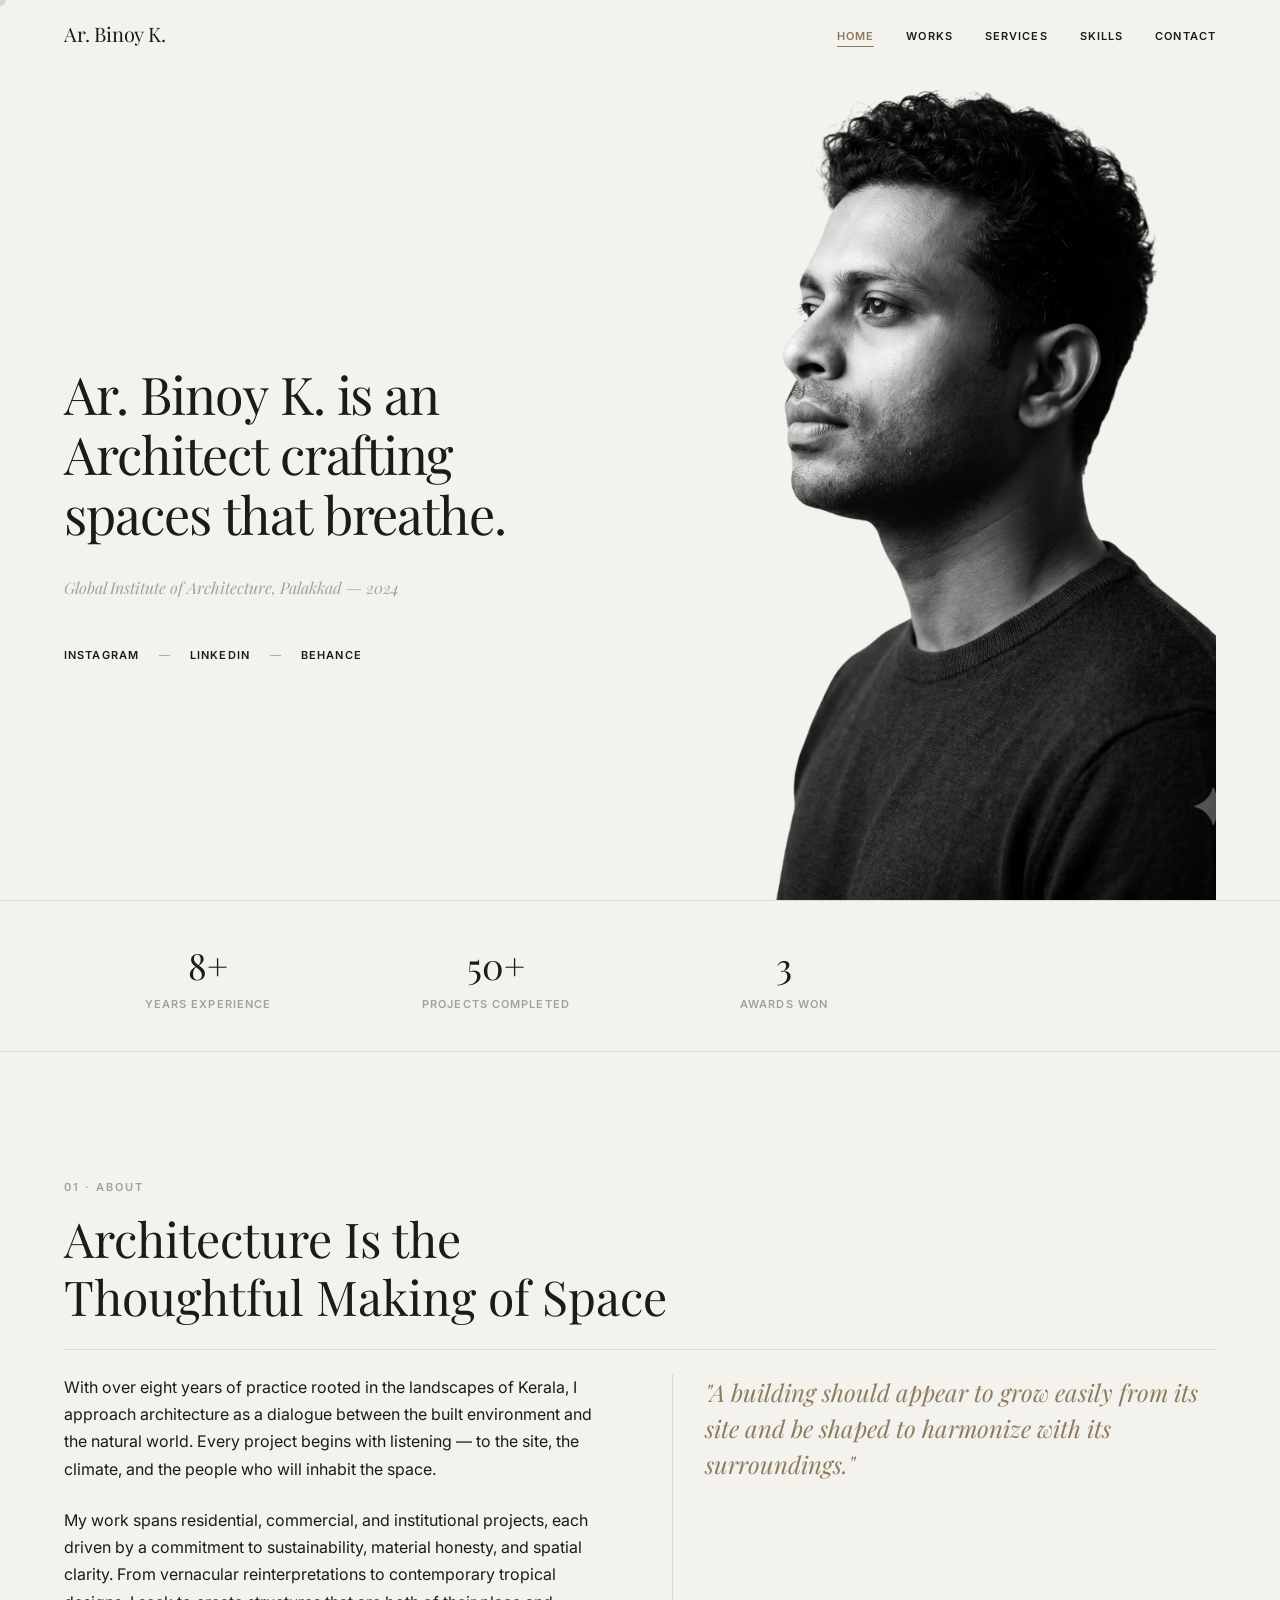
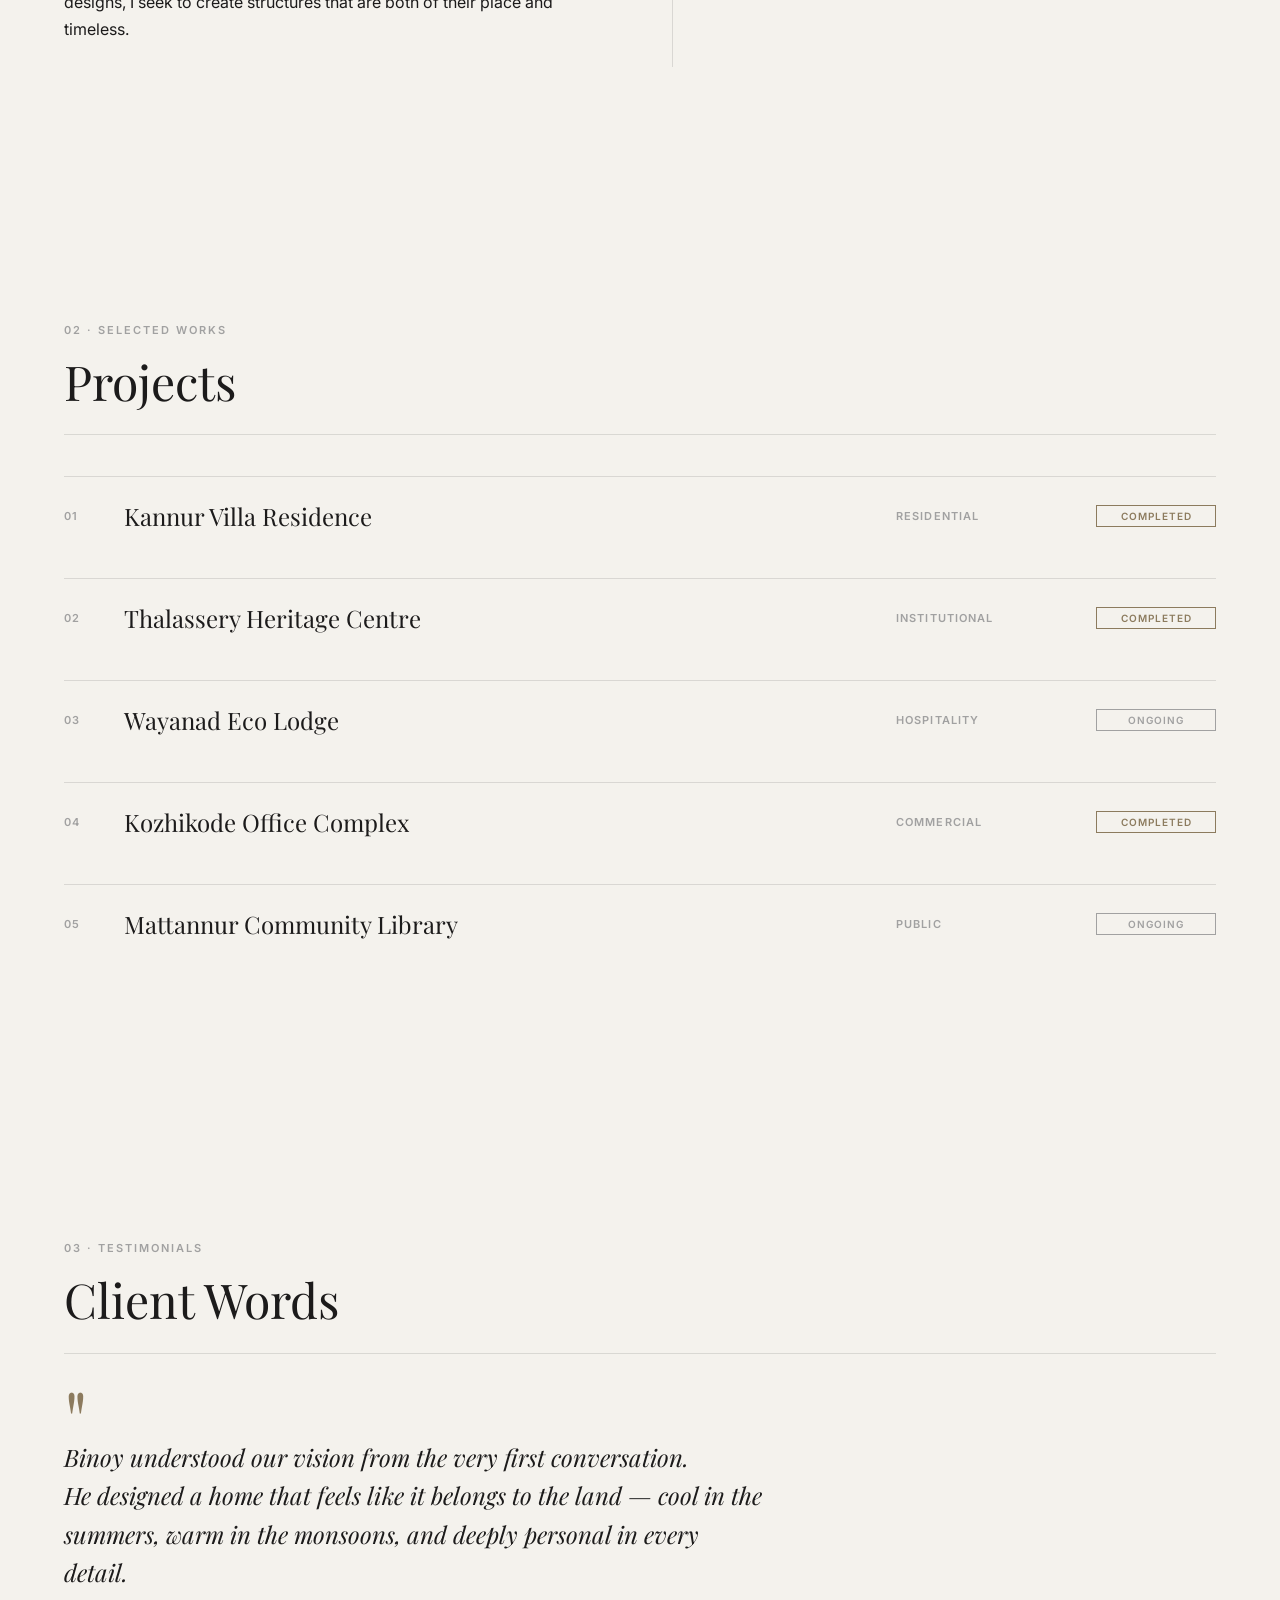
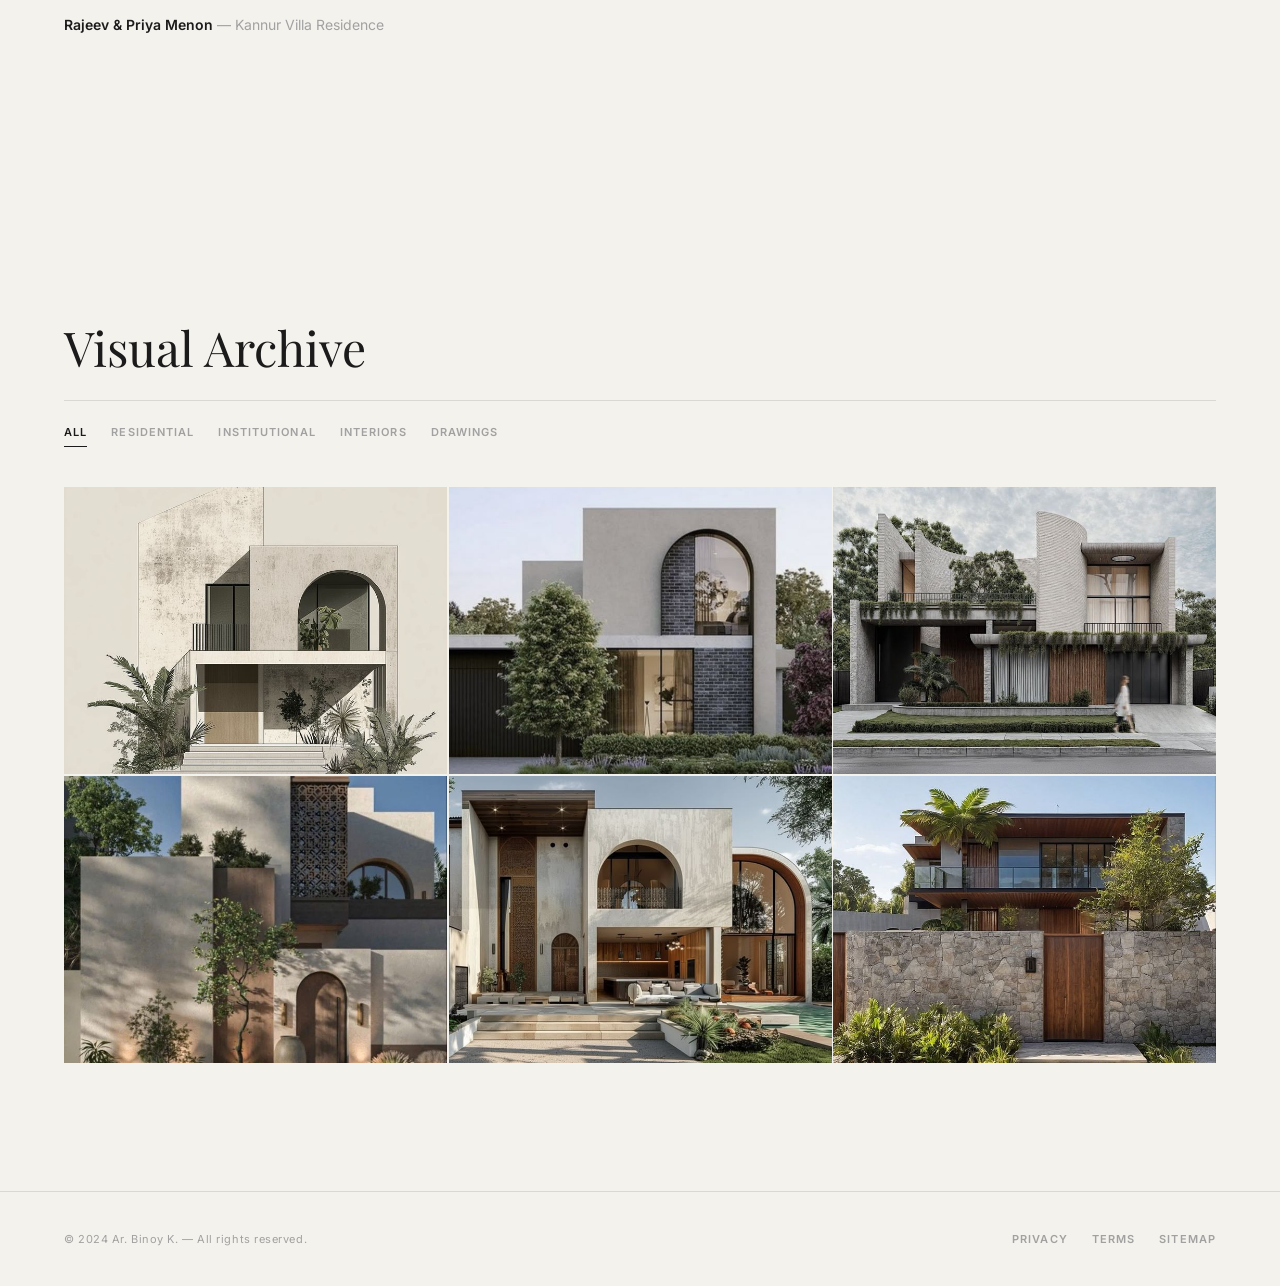
==== Binoy/index.html @ 51bcf93b "Add files via upload" ====
<!DOCTYPE html>
<html lang="en">
<head>
    <meta charset="UTF-8">
    <meta name="viewport" content="width=device-width, initial-scale=1.0">
    <title>Ar. Binoy K.</title>
    <link rel="preconnect" href="https://fonts.googleapis.com">
    <link rel="preconnect" href="https://fonts.gstatic.com" crossorigin>
    <link href="https://fonts.googleapis.com/css2?family=Inter:wght@400;600&family=Playfair+Display:ital,wght@0,400;1,400&display=swap" rel="stylesheet">
    <link rel="stylesheet" href="animations.css">
    <style>
        :root {
            --color-bg: #f4f2ed;
            --color-text: #1c1b1b;
            --color-accent: #8c7b5e;
            --color-muted: #a1a1a1;
            --color-line: rgba(28, 27, 27, 0.12);
            --color-dark: #1c1c1a;
            --font-serif: 'Playfair Display', Georgia, serif;
            --font-sans: 'Inter', -apple-system, sans-serif;
        }

        * { margin: 0; padding: 0; box-sizing: border-box; }

        body {
            background-color: var(--color-bg);
            color: var(--color-text);
            font-family: var(--font-sans);
            overflow-x: hidden;
            -webkit-font-smoothing: antialiased;
        }

        .navbar {
            position: fixed; top: 0; left: 0; width: 100%; z-index: 1000;
            padding: 20px 4rem; display: flex; justify-content: space-between; align-items: center;
            transition: background-color 0.3s ease, border-color 0.3s ease;
            border-bottom: 1px solid transparent;
        }
        .navbar.scrolled {
            background-color: rgba(244, 242, 237, 0.92);
            backdrop-filter: blur(12px); -webkit-backdrop-filter: blur(12px);
            border-bottom-color: var(--color-line);
        }
        .nav-logo { font-family: var(--font-serif); font-size: 20px; color: var(--color-text); text-decoration: none; letter-spacing: -0.01em; }
        .nav-links { display: flex; gap: 32px; list-style: none; }
        .nav-links a { font-family: var(--font-sans); font-size: 11px; font-weight: 600; letter-spacing: 0.1em; text-transform: uppercase; color: var(--color-text); text-decoration: none; position: relative; padding-bottom: 4px; }
        .nav-links a::after { content: ''; position: absolute; bottom: 0; left: 0; width: 100%; height: 1px; background-color: var(--color-text); transform: scaleX(0); transform-origin: left; transition: transform 0.25s ease; }
        .nav-links a:hover::after, .nav-links a.active::after { transform: scaleX(1); }
        .nav-links a.active { color: var(--color-accent); }
        .nav-links a.active::after { background-color: var(--color-accent); }

        .hero { min-height: 100vh; padding: 0 4rem; display: grid; grid-template-columns: 1fr 1fr; align-items: center; gap: 4rem; }
        .hero-content { padding-top: 80px; }
        .hero-label { font-family: var(--font-sans); font-size: 11px; font-weight: 600; letter-spacing: 0.15em; text-transform: uppercase; color: var(--color-muted); margin-bottom: 32px; }
        .hero-heading { font-family: var(--font-serif); font-size: 52px; font-weight: 400; line-height: 1.15; letter-spacing: -0.02em; color: var(--color-text); margin-bottom: 32px; }
        .hero-education { font-family: var(--font-serif); font-size: 16px; font-style: italic; color: var(--color-muted); margin-bottom: 48px; line-height: 1.6; }
        .hero-social { display: flex; align-items: center; gap: 0; }
        .hero-social a { font-family: var(--font-sans); font-size: 11px; font-weight: 600; letter-spacing: 0.1em; text-transform: uppercase; color: var(--color-text); text-decoration: none; transition: color 0.25s ease; }
        .hero-social a:hover { color: var(--color-accent); }
        .hero-social-separator { font-family: var(--font-sans); font-size: 11px; color: var(--color-muted); margin: 0 20px; user-select: none; }
        .hero-image-wrapper { position: relative; height: 100vh; overflow: hidden; align-self: stretch; }
        .hero-image-wrapper img { width: 100%; height: 100%; object-fit: cover; object-position: top center; display: block; }

        .stats-bar { display: grid; grid-template-columns: repeat(4, 1fr); padding: 40px 4rem; border-top: 1px solid var(--color-line); border-bottom: 1px solid var(--color-line); }
        .stat-item { text-align: center; }
        .stat-number { font-family: var(--font-serif); font-size: 36px; color: var(--color-text); margin-bottom: 8px; }
        .stat-label { font-family: var(--font-sans); font-size: 11px; font-weight: 600; letter-spacing: 0.1em; text-transform: uppercase; color: var(--color-muted); }

        .section { padding: 8rem 4rem; }
        .section-label { font-family: var(--font-sans); font-size: 11px; font-weight: 600; letter-spacing: 0.1em; text-transform: uppercase; color: var(--color-muted); margin-bottom: 16px; }
        .section-heading { font-family: var(--font-serif); font-size: 48px; font-weight: 400; line-height: 1.2; color: var(--color-text); margin-bottom: 24px; }
        .section-line { width: 100%; height: 1px; background-color: var(--color-line); margin: 24px 0; }

        .about-grid { display: grid; grid-template-columns: 1fr 1fr; gap: 4rem; }
        .about-text { font-family: var(--font-sans); font-size: 16px; line-height: 1.7; color: var(--color-text); }
        .about-text p { margin-bottom: 24px; }
        .about-philosophy { padding-left: 2rem; border-left: 1px solid var(--color-line); }
        .about-quote { font-family: var(--font-serif); font-size: 24px; font-style: italic; line-height: 1.5; color: var(--color-accent); }

        .works-list { margin-top: 40px; }
        .work-row { display: grid; grid-template-columns: 60px 1fr 200px 120px; align-items: center; padding: 24px 0; border-top: 1px solid var(--color-line); cursor: pointer; position: relative; transition: color 0.3s ease; text-decoration: none; color: var(--color-text); }
        .work-row::before { content: ''; position: absolute; top: 0; left: -4rem; right: -4rem; bottom: 0; background-color: var(--color-dark); transform: scaleX(0); transform-origin: left; transition: transform 0.3s ease; z-index: -1; }
        .work-row:hover::before { transform: scaleX(1); }
        .work-row:hover { color: var(--color-bg); }
        .work-number { font-family: var(--font-sans); font-size: 11px; font-weight: 600; letter-spacing: 0.1em; color: var(--color-muted); transition: transform 0.25s ease, color 0.3s ease; }
        .work-row:hover .work-number { transform: translateX(-8px); color: var(--color-bg); }
        .work-title { font-family: var(--font-serif); font-size: 24px; font-weight: 400; transition: color 0.3s ease; }
        .work-row:hover .work-title { color: var(--color-bg); }
        .work-category { font-family: var(--font-sans); font-size: 11px; font-weight: 600; letter-spacing: 0.1em; text-transform: uppercase; color: var(--color-muted); transition: color 0.3s ease; }
        .work-row:hover .work-category { color: rgba(244, 242, 237, 0.6); }
        .work-status { font-family: var(--font-sans); font-size: 10px; font-weight: 600; letter-spacing: 0.1em; text-transform: uppercase; padding: 4px 12px; border: 1px solid; text-align: center; }
        .work-status.completed { color: var(--color-accent); border-color: var(--color-accent); }
        .work-status.ongoing { color: var(--color-muted); border-color: var(--color-muted); }
        .work-arrow { opacity: 0; transform: translateX(-10px); transition: opacity 0.25s ease, transform 0.25s ease; margin-left: 12px; font-size: 18px; }
        .work-row:hover .work-arrow { opacity: 1; transform: translateX(0); color: var(--color-bg); }

        .testimonial-block { max-width: 700px; }
        .testimonial-quote-mark { font-family: var(--font-serif); font-size: 80px; line-height: 1; color: var(--color-accent); margin-bottom: -20px; }
        .testimonial-text { font-family: var(--font-serif); font-size: 24px; font-style: italic; line-height: 1.6; color: var(--color-text); margin-bottom: 24px; }
        .testimonial-author { font-family: var(--font-sans); font-size: 14px; color: var(--color-muted); }
        .testimonial-author strong { color: var(--color-text); font-weight: 600; }

        .gallery-filters { display: flex; gap: 24px; margin-bottom: 40px; }
        .gallery-filter-btn { font-family: var(--font-sans); font-size: 11px; font-weight: 600; letter-spacing: 0.1em; text-transform: uppercase; color: var(--color-muted); background: none; border: none; cursor: pointer; padding-bottom: 8px; position: relative; transition: color 0.2s ease; }
        .gallery-filter-btn.active { color: var(--color-text); }
        .gallery-filter-btn::after { content: ''; position: absolute; bottom: 0; left: 0; width: 100%; height: 1px; background-color: var(--color-text); transform: scaleX(0); transform-origin: left; transition: transform 0.2s ease; }
        .gallery-filter-btn.active::after { transform: scaleX(1); }
        .gallery-grid { display: grid; grid-template-columns: repeat(3, 1fr); gap: 2px; }
        .gallery-item { position: relative; aspect-ratio: 4/3; overflow: hidden; cursor: pointer; }
        .gallery-item img { width: 100%; height: 100%; object-fit: cover; display: block; }
        .gallery-overlay { position: absolute; top: 0; left: 0; right: 0; bottom: 0; background: rgba(28, 28, 26, 0.6); display: flex; flex-direction: column; justify-content: flex-end; padding: 24px; opacity: 0; transition: opacity 0.25s ease; }
        .gallery-item:hover .gallery-overlay { opacity: 1; }
        .gallery-item-title { font-family: var(--font-serif); font-size: 18px; color: var(--color-bg); transform: translateY(10px); transition: transform 0.3s ease; }
        .gallery-item:hover .gallery-item-title { transform: translateY(0); }
        .gallery-item-label { font-family: var(--font-sans); font-size: 10px; font-weight: 600; letter-spacing: 0.1em; text-transform: uppercase; color: rgba(244, 242, 237, 0.6); margin-top: 4px; }

        .footer { padding: 40px 4rem; border-top: 1px solid var(--color-line); display: flex; justify-content: space-between; align-items: center; }
        .footer-text { font-family: var(--font-sans); font-size: 11px; color: var(--color-muted); letter-spacing: 0.05em; }
        .footer-links { display: flex; gap: 24px; }
        .footer-links a { font-family: var(--font-sans); font-size: 11px; font-weight: 600; letter-spacing: 0.1em; text-transform: uppercase; color: var(--color-muted); text-decoration: none; transition: color 0.2s ease; }
        .footer-links a:hover { color: var(--color-text); }

        @media (max-width: 768px) {
            .hero { grid-template-columns: 1fr; padding: 0 1.5rem; min-height: auto; padding-top: 120px; }
            .hero-heading { font-size: 42px; }
            .hero-image-wrapper { height: 50vh; }
            .stats-bar { grid-template-columns: repeat(2, 1fr); padding: 24px 1.5rem; gap: 24px; }
            .section { padding: 4rem 1.5rem; }
            .section-heading { font-size: 32px; }
            .about-grid { grid-template-columns: 1fr; }
            .work-row { grid-template-columns: 40px 1fr 100px; }
            .work-category { display: none; }
            .gallery-grid { grid-template-columns: 1fr 1fr; }
            .navbar { padding: 16px 1.5rem; }
            .footer { flex-direction: column; gap: 16px; padding: 24px 1.5rem; }
        }
    </style>
</head>
<body>
    <nav class="navbar" id="navbar" data-anim="navbar-enter">
        <a href="index.html" class="nav-logo">Ar. Binoy K.</a>
        <ul class="nav-links">
            <li><a href="index.html" class="active">Home</a></li>
            <li><a href="project.html">Works</a></li>
            <li><a href="services.html">Services</a></li>
            <li><a href="skills.html">Skills</a></li>
            <li><a href="contact.html">Contact</a></li>
        </ul>
    </nav>

    <section class="hero" id="hero">
        <div class="hero-content">
            <p class="hero-label" data-anim="hero-subtext">Architect · Palakkad, Kerala</p>
            <h1 class="hero-heading" data-anim="hero-words">Ar. Binoy K. is an Architect crafting spaces that breathe.</h1>
            <p class="hero-education" data-anim="hero-education">Global Institute of Architecture, Palakkad — 2024</p>
            <div class="hero-social">
                <a href="#" data-anim="hero-social">Instagram</a>
                <span class="hero-social-separator">—</span>
                <a href="#" data-anim="hero-social">LinkedIn</a>
                <span class="hero-social-separator">—</span>
                <a href="#" data-anim="hero-social">Behance</a>
            </div>
        </div>
        <div class="hero-image-wrapper" data-anim="portrait-reveal">
            <img src="images/Ar. Binoy K. Portrait.png" alt="Ar. Binoy K. Portrait" />
        </div>
    </section>

    <div class="stats-bar">
        <div class="stat-item" data-anim="stat-reveal">
            <div class="stat-number">8+</div>
            <div class="stat-label">Years Experience</div>
        </div>
        <div class="stat-item" data-anim="stat-reveal">
            <div class="stat-number">50+</div>
            <div class="stat-label">Projects Completed</div>
        </div>
        <div class="stat-item" data-anim="stat-reveal">
            <div class="stat-number">3</div>
            <div class="stat-label">Awards Won</div>
        </div>
        <div class="stat-item" data-anim="stat-reveal">
            <div class="stat-number">35+</div>
            <div class="stat-label">Happy Clients</div>
        </div>
    </div>

    <section class="section" id="about">
        <p class="section-label" data-anim="label-draft">01 · About</p>
        <h2 class="section-heading" data-anim="heading-reveal">Architecture Is the<br>Thoughtful Making of Space</h2>
        <div class="section-line" data-anim="line-draw"></div>
        <div class="about-grid">
            <div class="about-text">
                <p data-anim="body-reveal">With over eight years of practice rooted in the landscapes of Kerala, I approach architecture as a dialogue between the built environment and the natural world. Every project begins with listening — to the site, the climate, and the people who will inhabit the space.</p>
                <p data-anim="body-reveal">My work spans residential, commercial, and institutional projects, each driven by a commitment to sustainability, material honesty, and spatial clarity. From vernacular reinterpretations to contemporary tropical designs, I seek to create structures that are both of their place and timeless.</p>
            </div>
            <div class="about-philosophy" data-anim="fade-up">
                <p class="about-quote">"A building should appear to grow easily from its site and be shaped to harmonize with its surroundings."</p>
            </div>
        </div>
    </section>

    <section class="section" id="works">
        <p class="section-label" data-anim="label-draft">02 · Selected Works</p>
        <h2 class="section-heading" data-anim="heading-reveal">Projects</h2>
        <div class="section-line" data-anim="line-draw"></div>
        <div class="works-list">
            <a href="project.html" class="work-row" data-anim="work-row-reveal">
                <span class="work-number">01</span>
                <span class="work-title">Kannur Villa Residence</span>
                <span class="work-category">Residential</span>
                <span class="work-status completed">Completed</span>
                <span class="work-arrow">→</span>
            </a>
            <a href="#" class="work-row" data-anim="work-row-reveal">
                <span class="work-number">02</span>
                <span class="work-title">Thalassery Heritage Centre</span>
                <span class="work-category">Institutional</span>
                <span class="work-status completed">Completed</span>
                <span class="work-arrow">→</span>
            </a>
            <a href="#" class="work-row" data-anim="work-row-reveal">
                <span class="work-number">03</span>
                <span class="work-title">Wayanad Eco Lodge</span>
                <span class="work-category">Hospitality</span>
                <span class="work-status ongoing">Ongoing</span>
                <span class="work-arrow">→</span>
            </a>
            <a href="#" class="work-row" data-anim="work-row-reveal">
                <span class="work-number">04</span>
                <span class="work-title">Kozhikode Office Complex</span>
                <span class="work-category">Commercial</span>
                <span class="work-status completed">Completed</span>
                <span class="work-arrow">→</span>
            </a>
            <a href="#" class="work-row" data-anim="work-row-reveal">
                <span class="work-number">05</span>
                <span class="work-title">Mattannur Community Library</span>
                <span class="work-category">Public</span>
                <span class="work-status ongoing">Ongoing</span>
                <span class="work-arrow">→</span>
            </a>
        </div>
    </section>

    <section class="section" id="testimonials">
        <p class="section-label" data-anim="label-draft">03 · Testimonials</p>
        <h2 class="section-heading" data-anim="heading-reveal">Client Words</h2>
        <div class="section-line" data-anim="line-draw"></div>
        <div class="testimonial-block">
            <div class="testimonial-quote-mark" data-anim="quote-mark">"</div>
            <p class="testimonial-text">Binoy understood our vision from the very first conversation. He designed a home that feels like it belongs to the land — cool in the summers, warm in the monsoons, and deeply personal in every detail.</p>
            <p class="testimonial-author" data-anim="author-slide"><strong>Rajeev & Priya Menon</strong> — Kannur Villa Residence</p>
        </div>
    </section>

    <section class="section" id="gallery">
        <p class="section-label" data-anim="label-draft">04 · Gallery</p>
        <h2 class="section-heading" data-anim="heading-reveal">Visual Archive</h2>
        <div class="section-line" data-anim="line-draw"></div>
        <div class="gallery-filters">
            <button class="gallery-filter-btn active">All</button>
            <button class="gallery-filter-btn">Residential</button>
            <button class="gallery-filter-btn">Institutional</button>
            <button class="gallery-filter-btn">Interiors</button>
            <button class="gallery-filter-btn">Drawings</button>
        </div>
        <div class="gallery-grid">
            <div class="gallery-item" data-anim="gallery-cascade">
                <img src="images/Kannur Villa exterior.jpg" alt="Kannur Villa exterior">
                <div class="gallery-overlay">
                    <span class="gallery-item-title">Kannur Villa</span>
                    <span class="gallery-item-label">Residential · 2023</span>
                </div>
            </div>
            <div class="gallery-item" data-anim="gallery-cascade">
                <img src="images/Heritage centre courtyard.jpg" alt="Heritage Centre courtyard">
                <div class="gallery-overlay">
                    <span class="gallery-item-title">Heritage Centre</span>
                    <span class="gallery-item-label">Institutional · 2022</span>
                </div>
            </div>
            <div class="gallery-item" data-anim="gallery-cascade">
                <img src="images/interior living space.jpg" alt="Interior living space">
                <div class="gallery-overlay">
                    <span class="gallery-item-title">Living Space</span>
                    <span class="gallery-item-label">Interior · 2023</span>
                </div>
            </div>
            <div class="gallery-item" data-anim="gallery-cascade">
                <img src="images/Eco Lodge concept render.jpg" alt="Eco Lodge concept render">
                <div class="gallery-overlay">
                    <span class="gallery-item-title">Eco Lodge</span>
                    <span class="gallery-item-label">Hospitality · 2024</span>
                </div>
            </div>
            <div class="gallery-item" data-anim="gallery-cascade">
                <img src="images/architectural section drawing.jpg" alt="Architectural section drawing">
                <div class="gallery-overlay">
                    <span class="gallery-item-title">Section Drawing</span>
                    <span class="gallery-item-label">Drawing · 2022</span>
                </div>
            </div>
            <div class="gallery-item" data-anim="gallery-cascade">
                <img src="images/Office complex facade.jpg" alt="Office complex facade">
                <div class="gallery-overlay">
                    <span class="gallery-item-title">Office Facade</span>
                    <span class="gallery-item-label">Commercial · 2021</span>
                </div>
            </div>
        </div>
    </section>

    <footer class="footer">
        <p class="footer-text">© 2024 Ar. Binoy K. — All rights reserved.</p>
        <div class="footer-links">
            <a href="#">Privacy</a>
            <a href="#">Terms</a>
            <a href="#">Sitemap</a>
        </div>
    </footer>

    <script src="animations.js" defer></script>
</body>
</html>
---- Binoy/animations.css ----
/* ================================================================
   ANIMATIONS.CSS — Ar. Binoy K. Portfolio Motion System
   "The weight of concrete, the precision of a drafted line."
   ================================================================ */

/* --- Design Tokens --- */
:root {
    --ease-arch: cubic-bezier(0.16, 1, 0.3, 1);
    --dur-micro: 400ms;
    --dur-reveal: 700ms;
    --dur-hero: 1200ms;
}

/* ================================================================
   1. BASE HIDDEN STATES
   ================================================================ */

[data-anim] {
    opacity: 0;
    will-change: transform, opacity;
}

/* Clip-path / scale elements use their own reveal — keep opacity 1 */
/* hero-words: parent must be visible; per-word opacity is handled by .hero-word spans */
[data-anim="portrait-reveal"],
[data-anim="hero-words"],
[data-anim="line-draw"],
[data-anim="line-draw-v"],
[data-anim="timeline-draw"],
[data-anim="divider-draw"],
[data-anim="step-node"] {
    opacity: 1;
}

/* ================================================================
   2. HERO ANIMATIONS — Page Load Sequence
   ================================================================ */

/* 2a. Navbar — slide down from -60px, 800ms, delay 200ms */
[data-anim="navbar-enter"] {
    transform: translateY(-60px);
    transition: transform 800ms var(--ease-arch),
                opacity 800ms var(--ease-arch);
}
[data-anim="navbar-enter"].in-view {
    opacity: 1;
    transform: translateY(0);
}

/* 2b. Hero heading — each word fades up individually */
.hero-word {
    display: inline-block;
    opacity: 0;
    transform: translateY(40px);
    transition: transform var(--dur-reveal) var(--ease-arch),
                opacity var(--dur-reveal) var(--ease-arch);
}
.hero-word.in-view {
    opacity: 1;
    transform: translateY(0);
}

/* 2c. Hero subtext (location label) */
[data-anim="hero-subtext"] {
    transition: opacity 600ms var(--ease-arch);
}
[data-anim="hero-subtext"].in-view {
    opacity: 1;
}

/* 2d. Education line — slides from left */
[data-anim="hero-education"] {
    transform: translateX(-20px);
    transition: transform var(--dur-reveal) var(--ease-arch),
                opacity var(--dur-reveal) var(--ease-arch);
}
[data-anim="hero-education"].in-view {
    opacity: 1;
    transform: translateX(0);
}

/* 2e. Social links — sequential fade in */
[data-anim="hero-social"] {
    transform: translateY(10px);
    transition: opacity 500ms var(--ease-arch),
                transform 500ms var(--ease-arch);
}
[data-anim="hero-social"].in-view {
    opacity: 1;
    transform: translateY(0);
}

/* 2f. Portrait — clip-path bottom-to-top wipe, 1000ms */
[data-anim="portrait-reveal"] {
    clip-path: inset(100% 0 0 0);
    transition: clip-path 1000ms var(--ease-arch);
}
[data-anim="portrait-reveal"].in-view {
    clip-path: inset(0 0 0 0);
}

/* 2g. Stats — fade up with stagger */
[data-anim="stat-reveal"] {
    transform: translateY(20px);
    transition: transform 500ms var(--ease-arch),
                opacity 500ms var(--ease-arch);
}
[data-anim="stat-reveal"].in-view {
    opacity: 1;
    transform: translateY(0);
}

/* ================================================================
   3. SCROLL-TRIGGERED REVEALS
   ================================================================ */

/* 3a. Section label — letter-spacing drafting effect */
[data-anim="label-draft"] {
    letter-spacing: 0 !important;
    transition: letter-spacing var(--dur-reveal) var(--ease-arch),
                opacity var(--dur-reveal) var(--ease-arch);
}
[data-anim="label-draft"].in-view {
    opacity: 1;
    letter-spacing: 2px !important;
}

/* 3b. Section heading — translate up 60px */
[data-anim="heading-reveal"] {
    transform: translateY(60px);
    transition: transform var(--dur-reveal) var(--ease-arch),
                opacity var(--dur-reveal) var(--ease-arch);
}
[data-anim="heading-reveal"].in-view {
    opacity: 1;
    transform: translateY(0);
}

/* 3c. Body paragraphs — translate up 30px, 500ms */
[data-anim="body-reveal"] {
    transform: translateY(30px);
    transition: transform 500ms var(--ease-arch),
                opacity 500ms var(--ease-arch);
}
[data-anim="body-reveal"].in-view {
    opacity: 1;
    transform: translateY(0);
}

/* 3d. Horizontal line — draw left to right via scaleX */
[data-anim="line-draw"] {
    transform: scaleX(0);
    transform-origin: left;
    transition: transform 600ms var(--ease-arch);
}
[data-anim="line-draw"].in-view {
    transform: scaleX(1);
}

/* 3e. Vertical line — draw top to bottom via scaleY */
[data-anim="line-draw-v"] {
    transform: scaleY(0);
    transform-origin: top;
    transition: transform 500ms var(--ease-arch);
}
[data-anim="line-draw-v"].in-view {
    transform: scaleY(1);
}

/* 3f. Generic fade-up */
[data-anim="fade-up"] {
    transform: translateY(30px);
    transition: transform 600ms var(--ease-arch),
                opacity 600ms var(--ease-arch);
}
[data-anim="fade-up"].in-view {
    opacity: 1;
    transform: translateY(0);
}

/* ================================================================
   4. NAVBAR ENHANCEMENTS
   ================================================================ */

/* Logo hover — subtle italic skew, typographic nod */
.nav-logo {
    transition: transform 200ms var(--ease-arch) !important;
}
.nav-logo:hover {
    transform: skewX(-3deg);
}

/* Refine nav link underline easing */
.nav-links a::after {
    transition: transform 250ms var(--ease-arch) !important;
}

/* ================================================================
   5. WORKS / PROJECT LIST
   ================================================================ */

/* Work row scroll reveal */
[data-anim="work-row-reveal"] {
    transform: translateY(20px);
    transition: transform 500ms var(--ease-arch),
                opacity 500ms var(--ease-arch);
}
[data-anim="work-row-reveal"].in-view {
    opacity: 1;
    transform: translateY(0);
}

/* Work row top border — draws on scroll */
.work-row.anim-ready {
    border-top-color: transparent !important;
}
.work-row.anim-ready::after {
    content: '';
    position: absolute;
    top: 0;
    left: 0;
    right: 0;
    height: 1px;
    background-color: rgba(28, 27, 27, 0.12);
    transform: scaleX(0);
    transform-origin: left;
    transition: transform 400ms var(--ease-arch);
}
.work-row.anim-ready.in-view::after {
    transform: scaleX(1);
}

/* Work row hover refinement — use architectural easing */
.work-row::before {
    transition: transform 300ms var(--ease-arch) !important;
}
.work-number {
    transition: transform 250ms var(--ease-arch), color 300ms var(--ease-arch) !important;
}
.work-arrow {
    transition: opacity 250ms var(--ease-arch), transform 250ms var(--ease-arch) !important;
}

/* Ongoing badge pulse */
@keyframes pulse-badge {
    0%, 100% { opacity: 0.7; }
    50% { opacity: 1; }
}
.work-status.ongoing {
    animation: pulse-badge 2s ease-in-out infinite;
}

/* ================================================================
   6. PROJECT DETAIL PAGE
   ================================================================ */

/* Ken Burns — barely perceptible scale on hero image, 8s */
@keyframes ken-burns {
    from { transform: scale(1); }
    to { transform: scale(1.04); }
}
.project-hero-img {
    animation: ken-burns 8s var(--ease-arch) forwards;
}

/* Title halves — slide from opposite sides */
.title-half-left {
    display: inline-block;
    opacity: 0;
    transform: translateX(-100px);
    transition: transform 1000ms var(--ease-arch),
                opacity 1000ms var(--ease-arch);
    transition-delay: 600ms;
}
.title-half-right {
    display: inline-block;
    opacity: 0;
    transform: translateX(100px);
    transition: transform 1000ms var(--ease-arch),
                opacity 1000ms var(--ease-arch);
    transition-delay: 600ms;
}
.title-half-left.in-view,
.title-half-right.in-view {
    opacity: 1;
    transform: translateX(0);
}

/* Photo overlay — dark cover wipes upward */
.photo-overlay {
    transition: transform 800ms var(--ease-arch);
}
.photo-overlay.revealed {
    transform: translateY(-100%);
}

/* Photo carousel crossfade */
.photo-main img {
    transition: opacity 400ms var(--ease-arch),
                transform 400ms var(--ease-arch);
}

/* Thumbnail strip slide-in */
[data-anim="thumb-slide"] {
    transform: translateX(60px);
    transition: transform 500ms var(--ease-arch),
                opacity 500ms var(--ease-arch);
}
[data-anim="thumb-slide"].in-view {
    opacity: 1;
    transform: translateX(0);
}

/* Metadata rows — fade in with stagger */
[data-anim="meta-row"] {
    transform: translateY(15px);
    transition: transform 400ms var(--ease-arch),
                opacity 400ms var(--ease-arch);
}
[data-anim="meta-row"].in-view {
    opacity: 1;
    transform: translateY(0);
}

/* Photo nav arrows — scale on hover, arrow nudge */
.photo-nav {
    transition: transform 200ms var(--ease-arch) !important;
}
.photo-nav.next:hover {
    transform: translateY(-50%) scale(1.15) !important;
}
.photo-nav.prev:hover {
    transform: translateY(-50%) scale(1.15) !important;
}

/* Tab indicator — refine easing */
.tab-indicator {
    transition: left 300ms var(--ease-arch), width 300ms var(--ease-arch) !important;
}

/* ================================================================
   7. DESIGN PROCESS TIMELINE
   ================================================================ */

/* Timeline horizontal line — draws left to right, 1000ms */
[data-anim="timeline-draw"] {
    transform: scaleX(0);
    transform-origin: left;
    transition: transform 1000ms var(--ease-arch);
}
[data-anim="timeline-draw"].in-view {
    transform: scaleX(1);
}

/* Step node — scale pop-in */
[data-anim="step-node"] {
    transform: scale(0);
    transition: transform 400ms var(--ease-arch);
}
[data-anim="step-node"].in-view {
    transform: scale(1);
}

/* Step content — fade up */
.step-content-anim {
    opacity: 0;
    transform: translateY(15px);
    transition: transform 400ms var(--ease-arch),
                opacity 400ms var(--ease-arch);
}
.step-content-anim.in-view {
    opacity: 1;
    transform: translateY(0);
}

/* Step hover — node fill, dashed line drop */
.step-node {
    transition: background-color 250ms var(--ease-arch),
                border-color 250ms var(--ease-arch) !important;
}
.step-title {
    transition: color 200ms var(--ease-arch) !important;
}
.step-dash {
    transition: height 300ms var(--ease-arch) !important;
}

/* ================================================================
   8. SERVICES GRID
   ================================================================ */

/* Service cell content — fade up */
.service-content-anim {
    opacity: 0;
    transform: translateY(20px);
    transition: transform 500ms var(--ease-arch),
                opacity 500ms var(--ease-arch);
}
.service-content-anim.in-view {
    opacity: 1;
    transform: translateY(0);
}

/* Service cell hover — refine easing */
.service-cell::before {
    transition: transform 300ms var(--ease-arch) !important;
}
.service-number {
    transition: transform 200ms var(--ease-arch), color 250ms var(--ease-arch) !important;
}

/* ================================================================
   9. SKILLS PAGE
   ================================================================ */

/* Software tiles — scale(0.85) fade-in, diagonal stagger */
[data-anim="tile-reveal"] {
    transform: scale(0.85);
    transition: transform 500ms var(--ease-arch),
                opacity 500ms var(--ease-arch);
}
[data-anim="tile-reveal"].in-view {
    opacity: 1;
    transform: scale(1);
}

/* Tile hover — scale to 1.08 + subtle shadow */
.software-tile {
    transition: background-color 200ms var(--ease-arch),
                transform 200ms var(--ease-arch),
                box-shadow 200ms var(--ease-arch) !important;
}
.software-tile:hover {
    transform: scale(1.08) !important;
    box-shadow: 0 4px 20px rgba(28, 27, 27, 0.08) !important;
}

/* Progress bar fill — animate from 0 to target width */
.proficiency-bar-fill {
    transition: width 800ms var(--ease-arch);
}
.proficiency-bar-fill.bar-animate {
    /* width is set by JS */
}

/* Drawing skills — slower, more deliberate */
.drawing-skills .proficiency-bar-fill {
    transition: width 1000ms var(--ease-arch);
}

/* ================================================================
   10. TESTIMONIALS
   ================================================================ */

/* Quote mark — scale + rotation */
[data-anim="quote-mark"] {
    transform: scale(0) rotate(-10deg);
    transition: transform 400ms var(--ease-arch),
                opacity 400ms var(--ease-arch);
}
[data-anim="quote-mark"].in-view {
    opacity: 1;
    transform: scale(1) rotate(0deg);
}

/* Quote lines — per-line fade up */
.quote-line {
    display: block;
    opacity: 0;
    transform: translateY(15px);
    transition: transform 500ms var(--ease-arch),
                opacity 500ms var(--ease-arch);
}
.quote-line.in-view {
    opacity: 1;
    transform: translateY(0);
}

/* Author slide in from left */
[data-anim="author-slide"] {
    transform: translateX(-20px);
    transition: transform 400ms var(--ease-arch),
                opacity 400ms var(--ease-arch);
}
[data-anim="author-slide"].in-view {
    opacity: 1;
    transform: translateX(0);
}

/* ================================================================
   11. GALLERY
   ================================================================ */

/* Gallery items — cascade reveal */
[data-anim="gallery-cascade"] {
    transform: translateY(20px);
    transition: transform 500ms var(--ease-arch),
                opacity 500ms var(--ease-arch);
}
[data-anim="gallery-cascade"].in-view {
    opacity: 1;
    transform: translateY(0);
}

/* Gallery filter transition */
.gallery-item.filter-out {
    transform: scale(0.95) !important;
    opacity: 0 !important;
    pointer-events: none;
    transition: transform 300ms var(--ease-arch),
                opacity 300ms var(--ease-arch) !important;
}
.gallery-item.filter-in {
    transform: scale(1) !important;
    opacity: 1 !important;
    transition: transform 400ms var(--ease-arch),
                opacity 400ms var(--ease-arch) !important;
}

/* Clockwise border draw on hover — clip-path reveals border frame */
@keyframes draw-border-cw {
    0%   { clip-path: polygon(0 0, 0 0, 0 0, 0 0, 0 0); }
    25%  { clip-path: polygon(0 0, 100% 0, 100% 0, 100% 0, 0 0); }
    50%  { clip-path: polygon(0 0, 100% 0, 100% 100%, 100% 100%, 0 0); }
    75%  { clip-path: polygon(0 0, 100% 0, 100% 100%, 0 100%, 0 100%); }
    100% { clip-path: polygon(0 0, 100% 0, 100% 100%, 0 100%, 0 0); }
}

.gallery-item::after {
    content: '';
    position: absolute;
    top: 8px;
    left: 8px;
    right: 8px;
    bottom: 8px;
    border: 1px solid rgba(244, 242, 237, 0.4);
    clip-path: polygon(0 0, 0 0, 0 0, 0 0, 0 0);
    opacity: 1;
    z-index: 2;
    pointer-events: none;
    transition: none;
}
.gallery-item:hover::after {
    animation: draw-border-cw 400ms var(--ease-arch) forwards;
}

/* Gallery filter button — active underline draws in */
.gallery-filter-btn::after {
    transition: transform 200ms var(--ease-arch) !important;
}

/* Gallery overlay + title refinements */
.gallery-overlay {
    transition: opacity 250ms var(--ease-arch) !important;
}
.gallery-item-title {
    transition: transform 300ms var(--ease-arch) !important;
}

/* ================================================================
   12. CONTACT PAGE
   ================================================================ */

/* Contact heading words — heavy serif, translateY(50px) */
.contact-word {
    display: inline-block;
    opacity: 0;
    transform: translateY(50px);
    transition: transform var(--dur-reveal) var(--ease-arch),
                opacity var(--dur-reveal) var(--ease-arch);
}
.contact-word.in-view {
    opacity: 1;
    transform: translateY(0);
}

/* Vertical divider — draw top to bottom, 600ms */
[data-anim="divider-draw"] {
    transform: scaleY(0);
    transform-origin: top;
    transition: transform 600ms var(--ease-arch);
}
[data-anim="divider-draw"].in-view {
    transform: scaleY(1);
}

/* Contact detail blocks — fade in top to bottom */
[data-anim="contact-block"] {
    transform: translateY(20px);
    transition: transform 500ms var(--ease-arch),
                opacity 500ms var(--ease-arch);
}
[data-anim="contact-block"].in-view {
    opacity: 1;
    transform: translateY(0);
}

/* Form field focus — border transition refined */
.form-input,
.form-textarea {
    transition: border-color 250ms var(--ease-arch) !important;
}

/* Form label float — refined */
.form-label {
    transition: transform 200ms var(--ease-arch), font-size 200ms var(--ease-arch) !important;
}

/* Submit button — hover fill with architectural easing */
.submit-btn {
    position: relative;
    overflow: hidden;
}
.submit-btn::before {
    transition: transform 300ms var(--ease-arch) !important;
}
.submit-btn .arrow {
    transition: transform 200ms var(--ease-arch) !important;
}

/* Submit button states — sending / sent */
.submit-btn .btn-text {
    transition: opacity 200ms var(--ease-arch);
}
.submit-btn .btn-sending,
.submit-btn .btn-sent {
    position: absolute;
    left: 50%;
    top: 50%;
    transform: translate(-50%, -50%);
    opacity: 0;
    transition: opacity 200ms var(--ease-arch);
    white-space: nowrap;
    display: flex;
    align-items: center;
    gap: 6px;
    font-family: inherit;
    font-size: inherit;
    font-weight: inherit;
    letter-spacing: inherit;
    text-transform: inherit;
}
.submit-btn.sending .btn-text { opacity: 0; }
.submit-btn.sending .btn-sending { opacity: 1; }
.submit-btn.sent .btn-text { opacity: 0; }
.submit-btn.sent .btn-sent { opacity: 1; }

@keyframes pulse-dot {
    0%, 100% { opacity: 0.3; }
    50% { opacity: 1; }
}
.pulse-dot {
    display: inline-block;
    width: 4px;
    height: 4px;
    border-radius: 50%;
    background-color: currentColor;
    animation: pulse-dot 1s ease-in-out infinite;
}
.pulse-dot:nth-child(2) { animation-delay: 0.15s; }
.pulse-dot:nth-child(3) { animation-delay: 0.3s; }

/* SVG checkmark draw */
.checkmark-path {
    stroke-dasharray: 24;
    stroke-dashoffset: 24;
    transition: stroke-dashoffset 400ms var(--ease-arch);
}
.submit-btn.sent .checkmark-path {
    stroke-dashoffset: 0;
}

/* ================================================================
   13. CUSTOM CURSOR
   ================================================================ */

.custom-cursor {
    position: fixed;
    top: 0;
    left: 0;
    width: 12px;
    height: 12px;
    background-color: #1c1c1a;
    border-radius: 50%;
    pointer-events: none;
    z-index: 10000;
    transform: translate(-50%, -50%);
    transition: width 250ms var(--ease-arch),
                height 250ms var(--ease-arch),
                background-color 250ms var(--ease-arch),
                border-color 250ms var(--ease-arch);
    mix-blend-mode: difference;
    will-change: left, top;
    border: 1.5px solid transparent;
    display: flex;
    align-items: center;
    justify-content: center;
}

.custom-cursor.expanded {
    width: 40px;
    height: 40px;
    background-color: transparent;
    border-color: #fff;
}

.custom-cursor.text-cursor {
    width: 56px;
    height: 56px;
    background-color: rgba(28, 28, 26, 0.9);
    border-color: transparent;
    mix-blend-mode: normal;
}

.custom-cursor .cursor-label {
    font-family: 'Inter', sans-serif;
    font-size: 7px;
    font-weight: 600;
    letter-spacing: 0.12em;
    text-transform: uppercase;
    color: #f4f2ed;
    opacity: 0;
    transition: opacity 200ms var(--ease-arch);
    position: absolute;
    white-space: nowrap;
}
.custom-cursor.text-cursor .cursor-label {
    opacity: 1;
}

.custom-cursor .cursor-icon {
    font-size: 14px;
    opacity: 0;
    transition: opacity 200ms var(--ease-arch);
    position: absolute;
}
.custom-cursor.icon-cursor .cursor-icon {
    opacity: 1;
}
.custom-cursor.icon-cursor {
    width: 48px;
    height: 48px;
    background-color: rgba(28, 28, 26, 0.85);
    border-color: transparent;
    mix-blend-mode: normal;
}

/* Hide on touch / reduced-motion */
@media (hover: none) {
    .custom-cursor { display: none !important; }
}

body.has-custom-cursor,
body.has-custom-cursor a,
body.has-custom-cursor button,
body.has-custom-cursor .gallery-item,
body.has-custom-cursor .work-row {
    cursor: none !important;
}

/* ================================================================
   14. PAGE TRANSITIONS
   ================================================================ */

.page-transition-overlay {
    position: fixed;
    top: 0;
    left: 0;
    width: 100%;
    height: 100%;
    background-color: #f4f2ed;
    z-index: 99999;
    pointer-events: none;
}
.page-transition-overlay.hidden {
    transform: translateX(-101%);
}

@keyframes wipe-in {
    from { transform: translateX(-101%); }
    to   { transform: translateX(0); }
}
@keyframes wipe-out {
    from { transform: translateX(0); }
    to   { transform: translateX(101%); }
}

.page-transition-overlay.wipe-in {
    animation: wipe-in 400ms var(--ease-arch) forwards;
}
.page-transition-overlay.wipe-out {
    animation: wipe-out 400ms var(--ease-arch) forwards;
}

/* ================================================================
   15. SVG DRAW-ON EFFECT
   ================================================================ */

.svg-draw-path {
    transition: stroke-dashoffset var(--ease-arch);
}
.svg-draw-path.in-view {
    stroke-dashoffset: 0 !important;
}

/* ================================================================
   16. PREFERS REDUCED MOTION
   ================================================================ */

@media (prefers-reduced-motion: reduce) {
    *,
    *::before,
    *::after {
        animation-duration: 0.01ms !important;
        animation-iteration-count: 1 !important;
        transition-duration: 0.01ms !important;
    }
    [data-anim],
    .hero-word,
    .quote-line,
    .contact-word,
    .title-half-left,
    .title-half-right,
    .step-content-anim,
    .service-content-anim {
        opacity: 1 !important;
        transform: none !important;
        clip-path: none !important;
    }
    .custom-cursor { display: none !important; }
    body.has-custom-cursor,
    body.has-custom-cursor * { cursor: auto !important; }
}
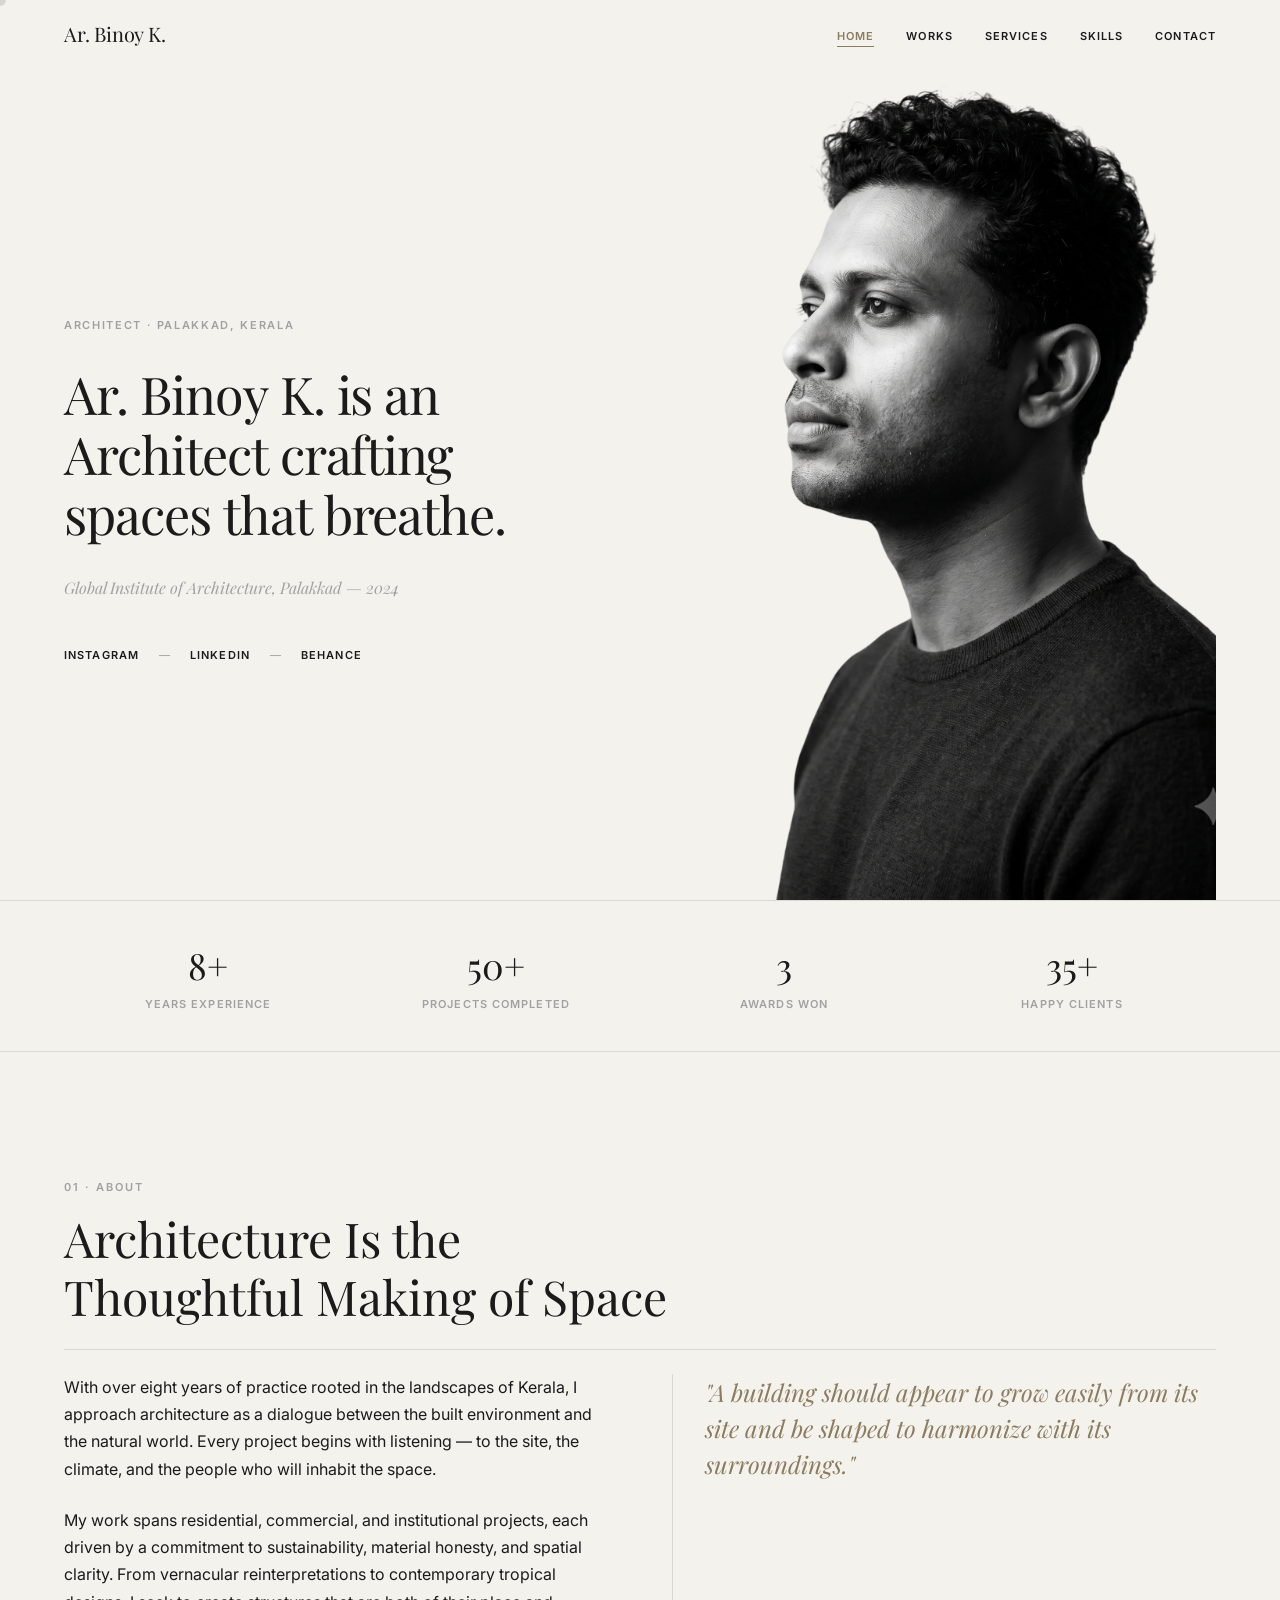
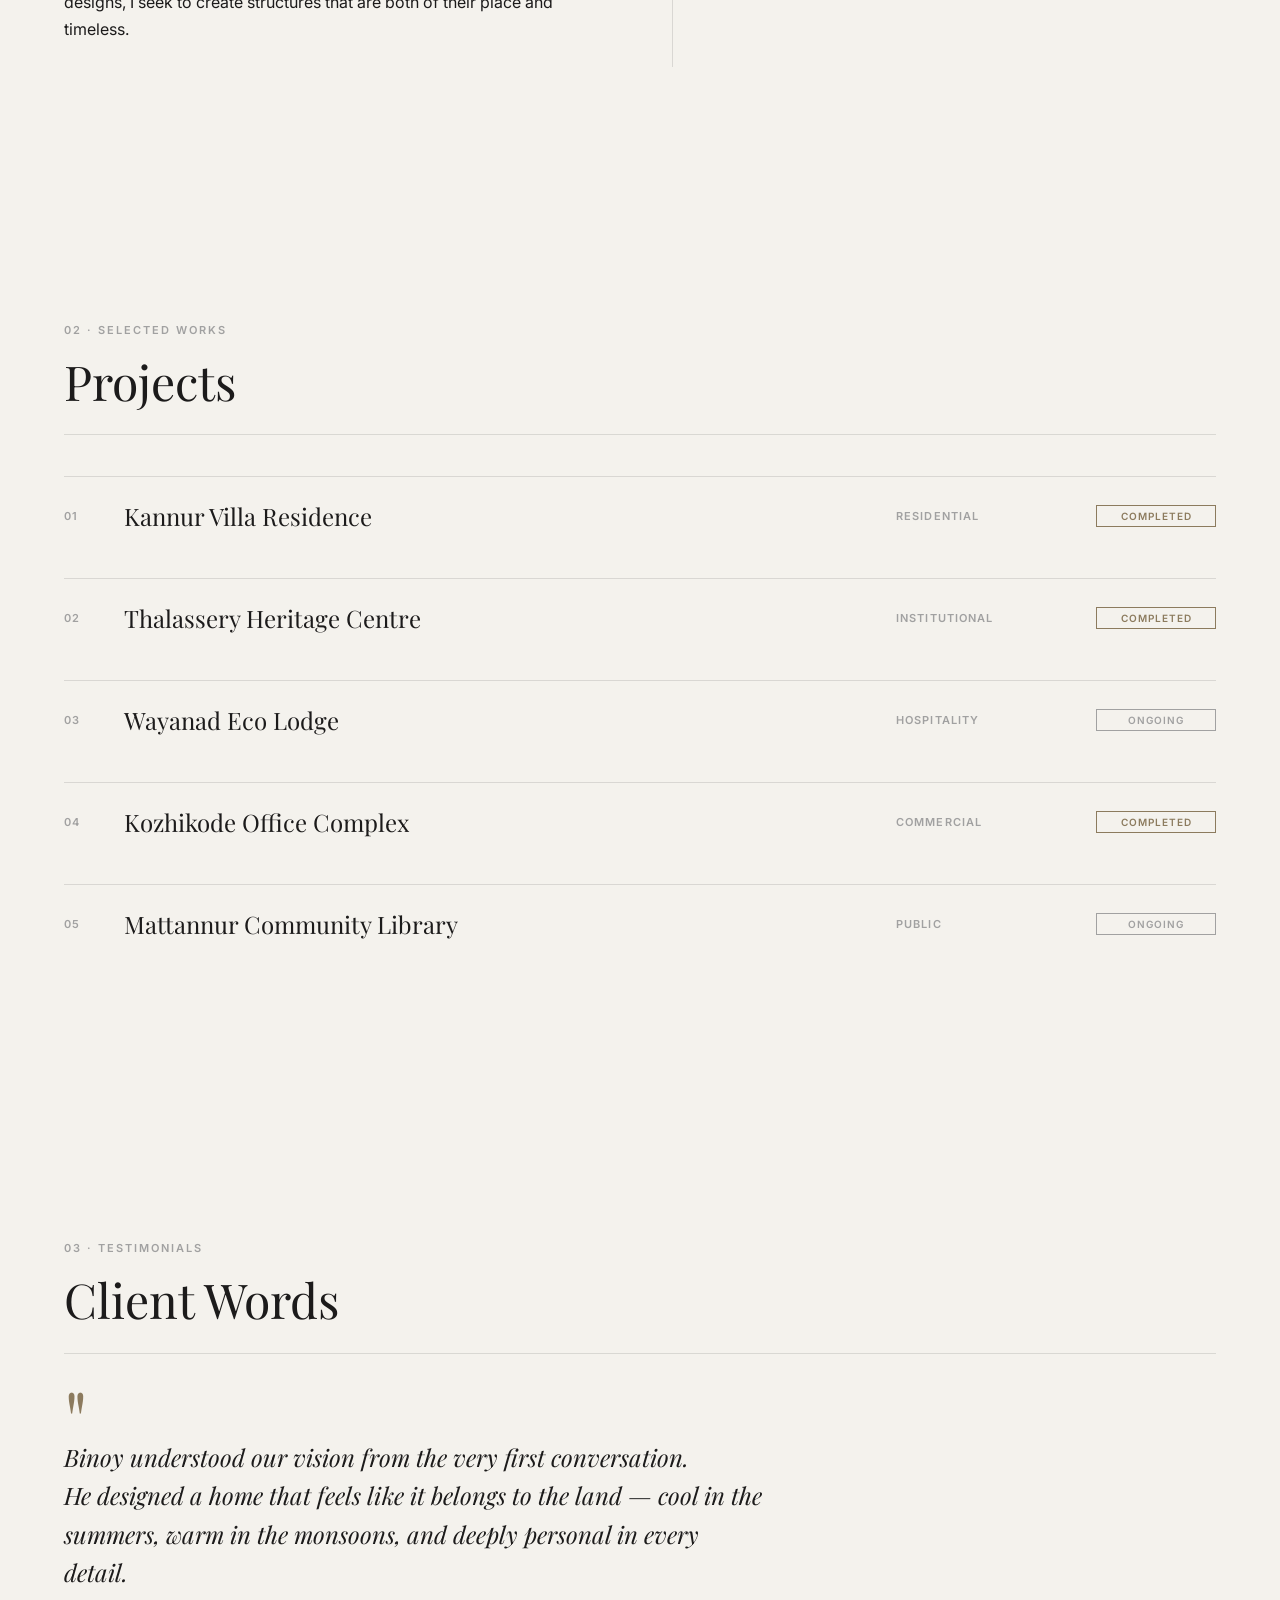
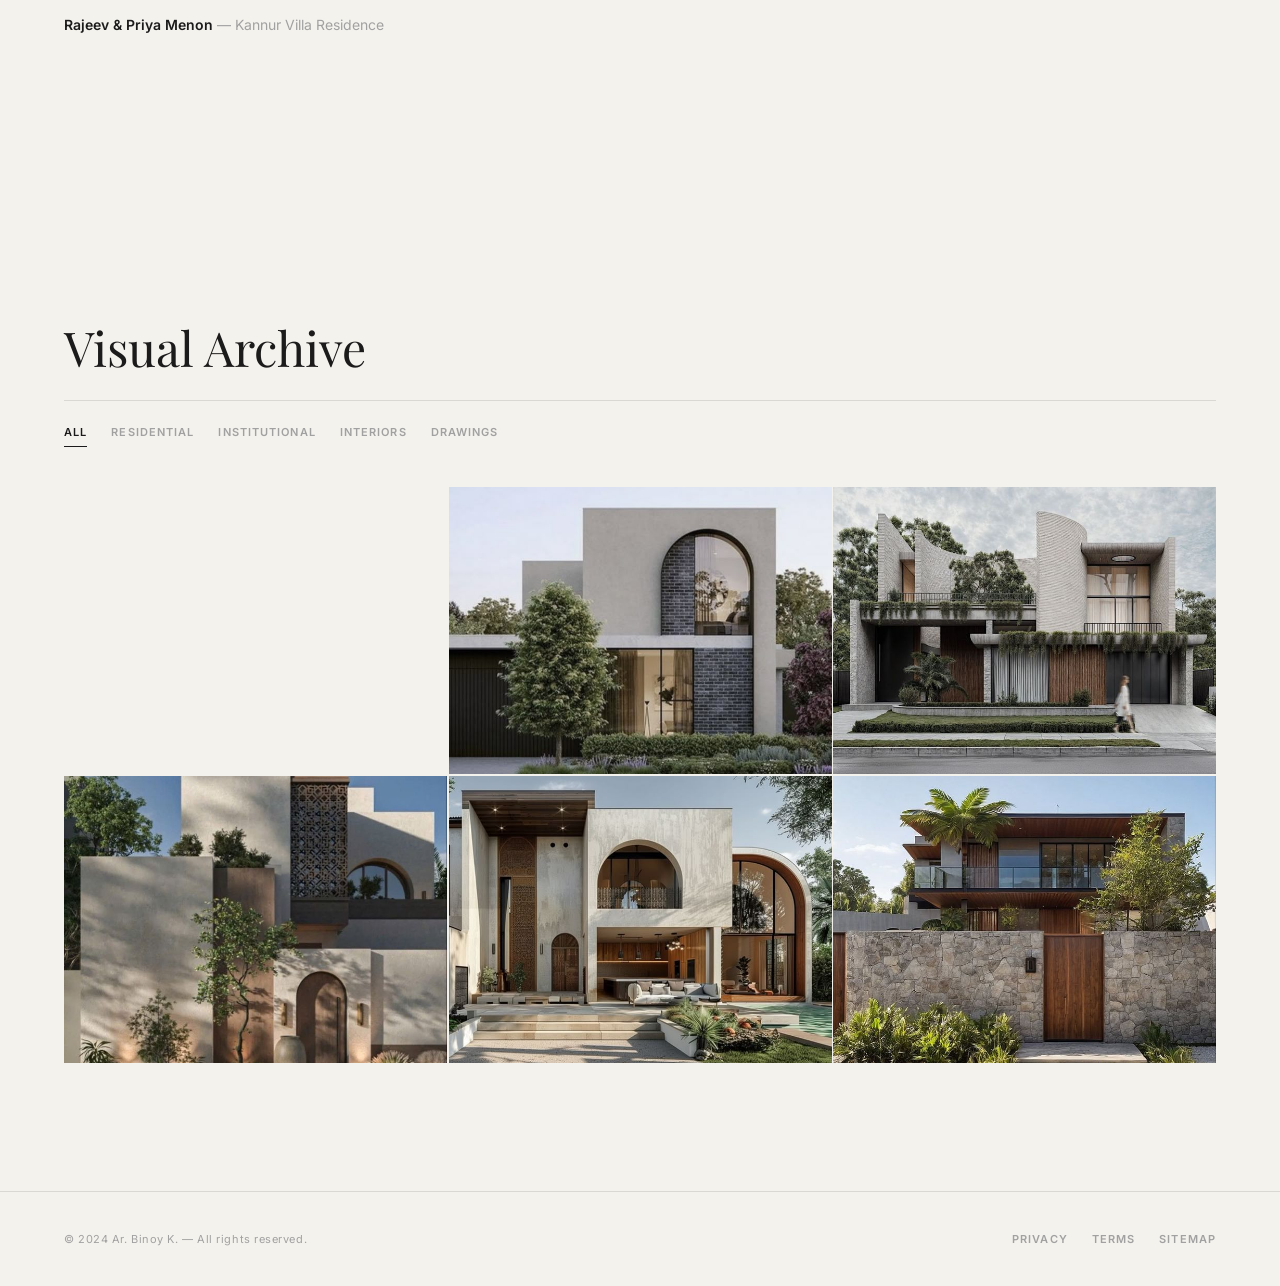
==== commit 2d239536: "Add files via upload" ====
--- a/Binoy/index.html
+++ b/Binoy/index.html
@@ -162,7 +162,10 @@
             </div>
         </div>
         <div class="hero-image-wrapper" data-anim="portrait-reveal">
-            <img src="images/Ar. Binoy K. Portrait.png" alt="Ar. Binoy K. Portrait" />
+            <picture>
+                <source media="(max-width: 768px)" srcset="images/Ar.%20Binoy%20K.%20Portrait-mobile.jpg">
+                <img src="images/Ar. Binoy K. Portrait.png" alt="Ar. Binoy K. Portrait" fetchpriority="high" />
+            </picture>
         </div>
     </section>
 
@@ -267,42 +270,42 @@
         </div>
         <div class="gallery-grid">
             <div class="gallery-item" data-anim="gallery-cascade">
-                <img src="images/Kannur Villa exterior.jpg" alt="Kannur Villa exterior">
+                <img src="images/Kannur Villa exterior.jpg" alt="Kannur Villa exterior" loading="lazy" decoding="async">
                 <div class="gallery-overlay">
                     <span class="gallery-item-title">Kannur Villa</span>
                     <span class="gallery-item-label">Residential · 2023</span>
                 </div>
             </div>
             <div class="gallery-item" data-anim="gallery-cascade">
-                <img src="images/Heritage centre courtyard.jpg" alt="Heritage Centre courtyard">
+                <img src="images/Heritage centre courtyard.jpg" alt="Heritage Centre courtyard" loading="lazy" decoding="async">
                 <div class="gallery-overlay">
                     <span class="gallery-item-title">Heritage Centre</span>
                     <span class="gallery-item-label">Institutional · 2022</span>
                 </div>
             </div>
             <div class="gallery-item" data-anim="gallery-cascade">
-                <img src="images/interior living space.jpg" alt="Interior living space">
+                <img src="images/interior living space.jpg" alt="Interior living space" loading="lazy" decoding="async">
                 <div class="gallery-overlay">
                     <span class="gallery-item-title">Living Space</span>
                     <span class="gallery-item-label">Interior · 2023</span>
                 </div>
             </div>
             <div class="gallery-item" data-anim="gallery-cascade">
-                <img src="images/Eco Lodge concept render.jpg" alt="Eco Lodge concept render">
+                <img src="images/Eco Lodge concept render.jpg" alt="Eco Lodge concept render" loading="lazy" decoding="async">
                 <div class="gallery-overlay">
                     <span class="gallery-item-title">Eco Lodge</span>
                     <span class="gallery-item-label">Hospitality · 2024</span>
                 </div>
             </div>
             <div class="gallery-item" data-anim="gallery-cascade">
-                <img src="images/architectural section drawing.jpg" alt="Architectural section drawing">
+                <img src="images/architectural section drawing.jpg" alt="Architectural section drawing" loading="lazy" decoding="async">
                 <div class="gallery-overlay">
                     <span class="gallery-item-title">Section Drawing</span>
                     <span class="gallery-item-label">Drawing · 2022</span>
                 </div>
             </div>
             <div class="gallery-item" data-anim="gallery-cascade">
-                <img src="images/Office complex facade.jpg" alt="Office complex facade">
+                <img src="images/Office complex facade.jpg" alt="Office complex facade" loading="lazy" decoding="async">
                 <div class="gallery-overlay">
                     <span class="gallery-item-title">Office Facade</span>
                     <span class="gallery-item-label">Commercial · 2021</span>
--- a/Binoy/animations.css
+++ b/Binoy/animations.css
@@ -759,7 +759,396 @@
 }
 
 /* ================================================================
-   14. PAGE TRANSITIONS
+   14. MOBILE LAYOUT SYSTEM
+   ================================================================ */
+
+.nav-toggle {
+    display: none;
+}
+
+.hero-image-wrapper picture {
+    display: block;
+    width: 100%;
+    height: 100%;
+}
+
+@media (hover: none) {
+    a,
+    button {
+        -webkit-tap-highlight-color: rgba(140, 123, 94, 0.18);
+    }
+
+    .gallery-overlay {
+        opacity: 1 !important;
+        background: linear-gradient(to top, rgba(28, 28, 26, 0.72), transparent 70%) !important;
+    }
+
+    .gallery-item-title {
+        transform: none !important;
+    }
+}
+
+@media (max-width: 768px) {
+    body.nav-open {
+        overflow: hidden;
+    }
+
+    .navbar {
+        min-height: 64px;
+        padding: 14px 1.25rem !important;
+        background-color: rgba(244, 242, 237, 0.94);
+        backdrop-filter: blur(12px);
+        -webkit-backdrop-filter: blur(12px);
+        border-bottom-color: var(--color-line) !important;
+    }
+
+    .nav-logo {
+        max-width: calc(100% - 60px);
+        overflow: hidden;
+        text-overflow: ellipsis;
+        white-space: nowrap;
+    }
+
+    .nav-toggle {
+        position: relative;
+        z-index: 1002;
+        display: inline-flex;
+        width: 44px;
+        height: 44px;
+        flex-shrink: 0;
+        flex-direction: column;
+        align-items: center;
+        justify-content: center;
+        gap: 5px;
+        color: var(--color-text);
+        background: rgba(244, 242, 237, 0.8);
+        border: 1px solid var(--color-line);
+        cursor: pointer;
+    }
+
+    .nav-toggle-line {
+        display: block;
+        width: 18px;
+        height: 1px;
+        background-color: currentColor;
+        transition: transform 220ms var(--ease-arch), opacity 220ms var(--ease-arch);
+    }
+
+    .nav-toggle[aria-expanded="true"] .nav-toggle-line:nth-child(1) {
+        transform: translateY(6px) rotate(45deg);
+    }
+
+    .nav-toggle[aria-expanded="true"] .nav-toggle-line:nth-child(2) {
+        opacity: 0;
+    }
+
+    .nav-toggle[aria-expanded="true"] .nav-toggle-line:nth-child(3) {
+        transform: translateY(-6px) rotate(-45deg);
+    }
+
+    .nav-links {
+        position: fixed !important;
+        top: 64px;
+        left: 0;
+        right: 0;
+        z-index: 1001;
+        display: grid !important;
+        max-height: calc(100dvh - 64px);
+        padding: 0 1.25rem 1.25rem !important;
+        gap: 0 !important;
+        overflow-y: auto;
+        background-color: var(--color-bg);
+        border-bottom: 1px solid var(--color-line);
+        box-shadow: 0 24px 48px rgba(28, 27, 27, 0.08);
+        opacity: 0;
+        pointer-events: none;
+        transform: translateY(-105%);
+        transition: transform 260ms var(--ease-arch), opacity 180ms ease, visibility 180ms ease;
+        visibility: hidden;
+    }
+
+    .nav-links.is-open {
+        opacity: 1 !important;
+        pointer-events: auto !important;
+        transform: translateY(0) !important;
+        visibility: visible !important;
+    }
+
+    .nav-links li {
+        border-top: 1px solid var(--color-line);
+    }
+
+    .nav-links li:last-child {
+        border-bottom: 1px solid var(--color-line);
+    }
+
+    .nav-links a {
+        display: flex;
+        min-height: 54px;
+        align-items: center;
+        padding: 0 !important;
+        font-size: 12px !important;
+        letter-spacing: 0.08em !important;
+    }
+
+    .nav-links a::after {
+        display: none !important;
+    }
+
+    .hero,
+    .section,
+    .page-header,
+    .process-hero,
+    .contact-hero,
+    .timeline-wrapper,
+    .contact-grid,
+    .stats-bar,
+    .footer,
+    body > div[style*="padding: 0 4rem"] {
+        padding-left: 1.25rem !important;
+        padding-right: 1.25rem !important;
+    }
+
+    .hero {
+        gap: 2.25rem !important;
+        padding-top: 96px !important;
+    }
+
+    .hero-content {
+        padding-top: 0 !important;
+    }
+
+    .hero-heading,
+    .section-heading,
+    .page-title,
+    .contact-hero .hero-heading,
+    .project-hero-title,
+    .work-title,
+    .project-nav-title,
+    .service-title,
+    .software-name,
+    .drawing-label {
+        overflow-wrap: anywhere;
+    }
+
+    .hero-heading {
+        font-size: 36px !important;
+        line-height: 1.16 !important;
+    }
+
+    .section-heading,
+    .page-header .page-title {
+        font-size: 32px !important;
+        line-height: 1.2 !important;
+    }
+
+    .hero-social,
+    .footer-links {
+        flex-wrap: wrap;
+        justify-content: center;
+    }
+
+    .hero-social {
+        justify-content: flex-start;
+        gap: 10px 0;
+    }
+
+    .hero-social-separator {
+        margin: 0 12px !important;
+    }
+
+    .hero-image-wrapper {
+        min-height: 360px;
+    }
+
+    .stats-bar {
+        gap: 0 !important;
+    }
+
+    .stat-item {
+        padding: 16px 8px;
+    }
+
+    .about-philosophy {
+        padding-left: 1.25rem !important;
+    }
+
+    .work-row {
+        grid-template-columns: 38px minmax(0, 1fr) auto !important;
+        gap: 12px !important;
+        padding: 22px 0 !important;
+    }
+
+    .work-row::before {
+        left: -1.25rem !important;
+        right: -1.25rem !important;
+    }
+
+    .work-title {
+        min-width: 0;
+        font-size: 20px !important;
+        line-height: 1.25 !important;
+    }
+
+    .work-status {
+        padding: 5px 8px !important;
+        white-space: nowrap;
+    }
+
+    .work-arrow {
+        display: none !important;
+    }
+
+    .gallery-filters,
+    .section-tabs,
+    .thumb-strip {
+        max-width: 100%;
+        margin-left: 0 !important;
+        margin-right: 0 !important;
+        padding-left: 1.25rem !important;
+        padding-right: 1.25rem !important;
+        overflow-x: auto;
+        -webkit-overflow-scrolling: touch;
+        scrollbar-width: none;
+    }
+
+    .gallery-filters::-webkit-scrollbar,
+    .section-tabs::-webkit-scrollbar,
+    .thumb-strip::-webkit-scrollbar {
+        display: none;
+    }
+
+    .gallery-filter-btn,
+    .section-tab,
+    .thumb-item {
+        flex: 0 0 auto;
+    }
+
+    .gallery-grid {
+        gap: 8px !important;
+    }
+
+    .project-hero {
+        min-height: 430px;
+    }
+
+    .project-hero-title {
+        font-size: 36px !important;
+    }
+
+    .overview-grid,
+    .drawing-grid,
+    .contact-grid {
+        gap: 2rem !important;
+    }
+
+    .metadata-row {
+        grid-template-columns: 1fr !important;
+        gap: 6px;
+    }
+
+    .photo-main {
+        aspect-ratio: 4 / 3 !important;
+    }
+
+    .photo-nav {
+        width: 42px !important;
+        height: 42px !important;
+    }
+
+    .thumb-item {
+        width: 96px !important;
+        height: 64px !important;
+    }
+
+    .title-half-left,
+    .title-half-right,
+    .title-half-left.in-view,
+    .title-half-right.in-view {
+        transform: none !important;
+    }
+
+    .service-cell,
+    .software-card,
+    .project-nav-item {
+        padding: 2rem 1.25rem !important;
+    }
+
+    .drawing-header {
+        align-items: flex-start !important;
+        gap: 1rem;
+    }
+
+    .drawing-label {
+        line-height: 1.4;
+    }
+
+    .soft-skills-track {
+        align-items: flex-start !important;
+    }
+
+    .contact-form {
+        gap: 28px !important;
+    }
+
+    .submit-btn {
+        width: 100%;
+        min-height: 48px;
+        justify-content: center;
+    }
+
+    .footer {
+        text-align: center;
+    }
+
+    .custom-cursor {
+        display: none !important;
+    }
+
+    body.has-custom-cursor,
+    body.has-custom-cursor * {
+        cursor: auto !important;
+    }
+}
+
+@media (max-width: 600px) {
+    .gallery-grid,
+    .materials-grid {
+        grid-template-columns: 1fr !important;
+    }
+
+    .testimonial-text,
+    .about-quote {
+        font-size: 21px !important;
+        line-height: 1.5 !important;
+    }
+
+    .timeline-steps {
+        grid-template-columns: 1fr !important;
+        gap: 24px !important;
+    }
+
+    .timeline-step {
+        align-items: flex-start !important;
+        padding: 0 !important;
+        text-align: left !important;
+    }
+
+    .step-node {
+        display: none;
+    }
+
+    .contact-hero .hero-heading {
+        font-size: 34px !important;
+    }
+
+    .floor-plan-sketch {
+        display: none;
+    }
+}
+
+/* ================================================================
+   15. PAGE TRANSITIONS
    ================================================================ */
 
 .page-transition-overlay {
@@ -793,7 +1182,7 @@
 }
 
 /* ================================================================
-   15. SVG DRAW-ON EFFECT
+   16. SVG DRAW-ON EFFECT
    ================================================================ */
 
 .svg-draw-path {
@@ -804,7 +1193,7 @@
 }
 
 /* ================================================================
-   16. PREFERS REDUCED MOTION
+   17. PREFERS REDUCED MOTION
    ================================================================ */
 
 @media (prefers-reduced-motion: reduce) {
